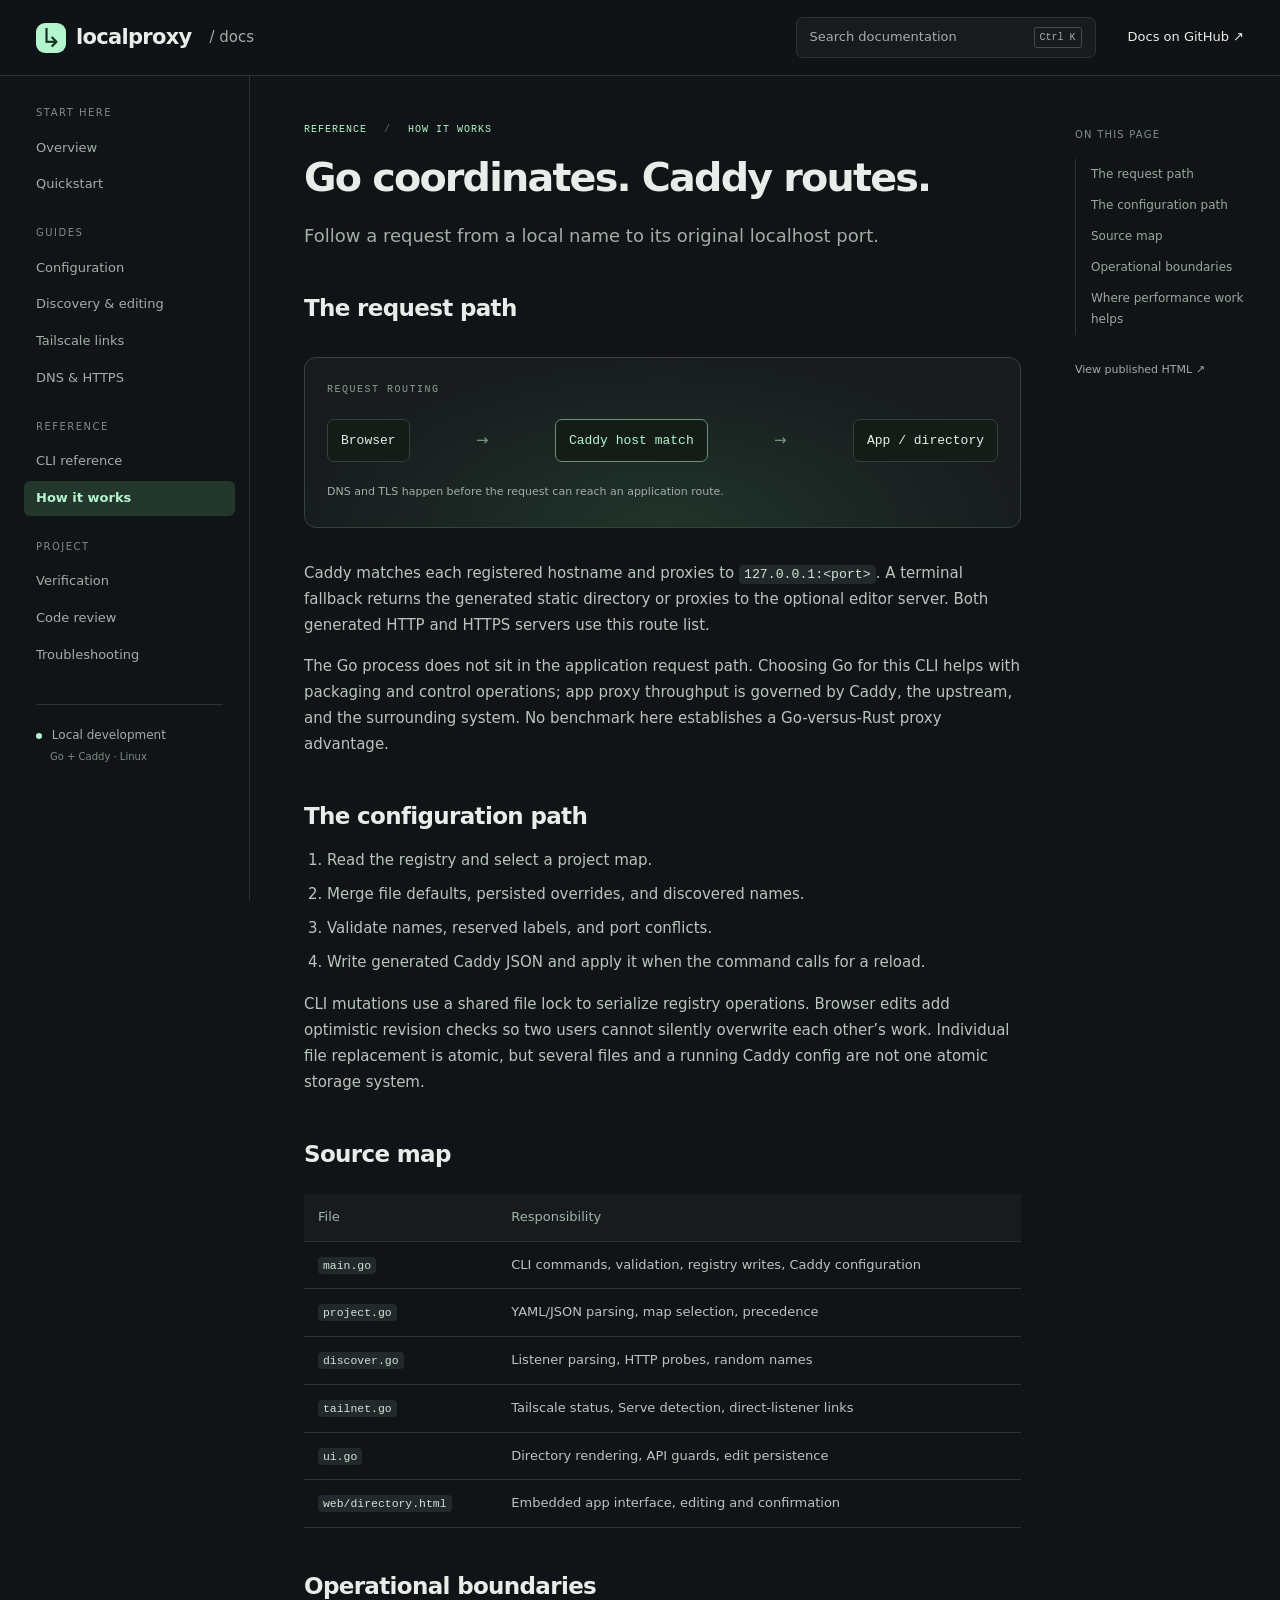
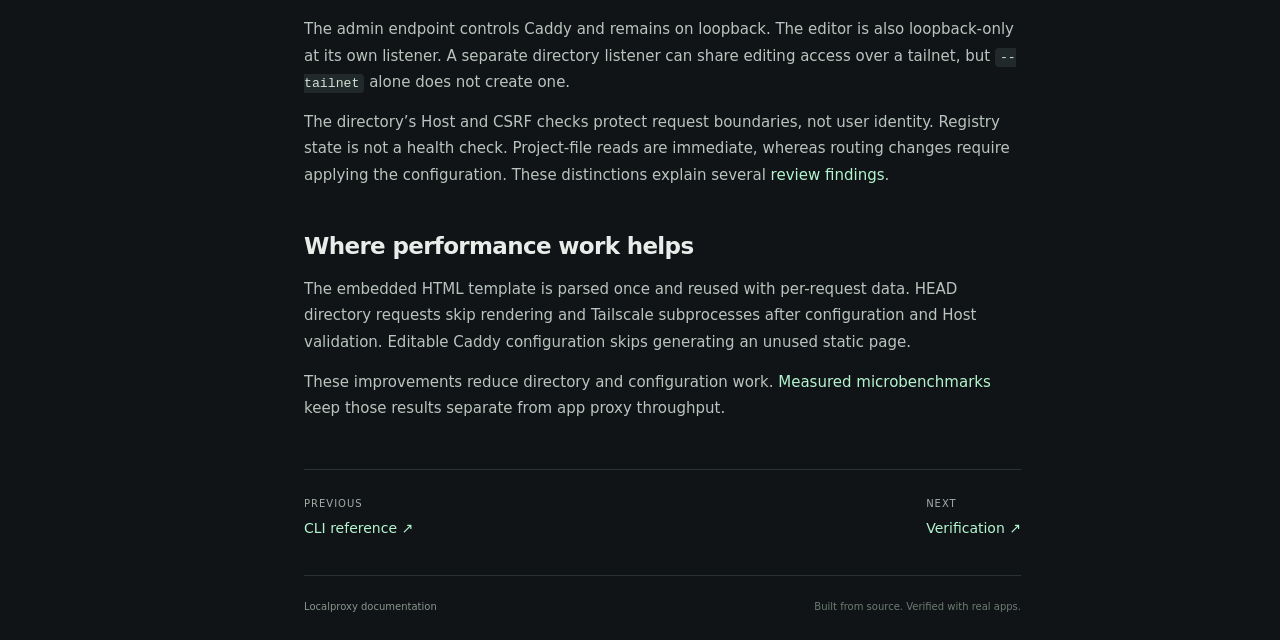
==== architecture.html @ 9cc5ea52 "Publish Local Proxy docs from e8565fd" ====
<!doctype html>
<html lang="en"><head><meta charset="utf-8"><meta name="viewport" content="width=device-width,initial-scale=1">
<meta name="description" content="Follow a request from a local name to its original localhost port."><meta name="color-scheme" content="dark">
<title>How it works · Localproxy docs</title><link rel="icon" href="assets/icon.svg" type="image/svg+xml">
<link rel="stylesheet" href="assets/site.css"><script src="assets/site.js" defer></script></head>
<body><a class="skip" href="#main">Skip to content</a>
<header class="topbar"><a class="brand" href="index.html"><span class="brand-icon" aria-hidden="true">↳</span>localproxy<span class="docs-label">/ docs</span></a>
<button class="search-trigger" type="button" aria-haspopup="dialog"><span>Search documentation</span><kbd>Ctrl K</kbd></button>
<a class="repo-link" href="https://github.com/aaronS7/local-proxy-docs">Docs on GitHub <span aria-hidden="true">↗</span></a>
<button id="menu-toggle" type="button" aria-expanded="false" aria-controls="sidebar">Menu</button></header>
<div class="layout"><aside id="sidebar"><nav aria-label="Documentation"><p class="nav-label">START HERE</p><a href="index.html">Overview</a><a href="quickstart.html">Quickstart</a><p class="nav-label">GUIDES</p><a href="configuration.html">Configuration</a><a href="directory.html">Discovery & editing</a><a href="tailnet.html">Tailscale links</a><a href="dns.html">DNS & HTTPS</a><p class="nav-label">REFERENCE</p><a href="cli.html">CLI reference</a><a href="architecture.html" aria-current="page">How it works</a><p class="nav-label">PROJECT</p><a href="verification.html">Verification</a><a href="review.html">Code review</a><a href="troubleshooting.html">Troubleshooting</a></nav><div class="sidebar-note"><span class="dot"></span> Local development<br><small>Go + Caddy · Linux</small></div></aside>
<main id="main"><div class="eyebrow">REFERENCE <span>/</span> How it works</div><h1>Go coordinates. Caddy routes.</h1><p class="lead">Follow a request from a local name to its original localhost port.</p><h2 id="request-path">The request path</h2>
<div class="routing" role="img" aria-label="Browser resolves local name to loopback. Caddy matches the hostname, then proxies to the app or directory."><div class="routing-caption">REQUEST ROUTING</div><div class="route-flow"><span class="route-node">Browser</span><span class="route-arrow">→</span><span class="route-node accent">Caddy host match</span><span class="route-arrow">→</span><span class="route-node">App / directory</span></div><small>DNS and TLS happen before the request can reach an application route.</small></div>
<p>Caddy matches each registered hostname and proxies to <code>127.0.0.1:&lt;port&gt;</code>. A terminal fallback returns the generated static directory or proxies to the optional editor server. Both generated HTTP and HTTPS servers use this route list.</p>
<p>The Go process does not sit in the application request path. Choosing Go for this CLI helps with packaging and control operations; app proxy throughput is governed by Caddy, the upstream, and the surrounding system. No benchmark here establishes a Go-versus-Rust proxy advantage.</p>
<h2 id="control-path">The configuration path</h2>
<ol><li>Read the registry and select a project map.</li><li>Merge file defaults, persisted overrides, and discovered names.</li><li>Validate names, reserved labels, and port conflicts.</li><li>Write generated Caddy JSON and apply it when the command calls for a reload.</li></ol>
<p>CLI mutations use a shared file lock to serialize registry operations. Browser edits add optimistic revision checks so two users cannot silently overwrite each other’s work. Individual file replacement is atomic, but several files and a running Caddy config are not one atomic storage system.</p>
<h2 id="modules">Source map</h2>
<div class="table-wrap"><table><thead><tr><th>File</th><th>Responsibility</th></tr></thead><tbody><tr><td><code>main.go</code></td><td>CLI commands, validation, registry writes, Caddy configuration</td></tr><tr><td><code>project.go</code></td><td>YAML/JSON parsing, map selection, precedence</td></tr><tr><td><code>discover.go</code></td><td>Listener parsing, HTTP probes, random names</td></tr><tr><td><code>tailnet.go</code></td><td>Tailscale status, Serve detection, direct-listener links</td></tr><tr><td><code>ui.go</code></td><td>Directory rendering, API guards, edit persistence</td></tr><tr><td><code>web/directory.html</code></td><td>Embedded app interface, editing and confirmation</td></tr></tbody></table></div>
<h2 id="boundaries">Operational boundaries</h2>
<p>The admin endpoint controls Caddy and remains on loopback. The editor is also loopback-only at its own listener. A separate directory listener can share editing access over a tailnet, but <code>--tailnet</code> alone does not create one.</p>
<p>The directory’s Host and CSRF checks protect request boundaries, not user identity. Registry state is not a health check. Project-file reads are immediate, whereas routing changes require applying the configuration. These distinctions explain several <a href="review.html">review findings</a>.</p>
<h2 id="performance">Where performance work helps</h2>
<p>The embedded HTML template is parsed once and reused with per-request data. HEAD directory requests skip rendering and Tailscale subprocesses after configuration and Host validation. Editable Caddy configuration skips generating an unused static page.</p>
<p>These improvements reduce directory and configuration work. <a href="verification.html#performance">Measured microbenchmarks</a> keep those results separate from app proxy throughput.</p>

<nav class="page-nav" aria-label="Adjacent pages"><a href="cli.html"><span>Previous</span>CLI reference <span aria-hidden="true">↗</span></a><a href="verification.html"><span>Next</span>Verification <span aria-hidden="true">↗</span></a></nav><footer>Localproxy documentation <span>Built from source. Verified with real apps.</span></footer></main>
<aside class="toc"><p>ON THIS PAGE</p><nav aria-label="On this page"><a href="#request-path">The request path</a><a href="#control-path">The configuration path</a><a href="#modules">Source map</a><a href="#boundaries">Operational boundaries</a><a href="#performance">Where performance work helps</a></nav><a class="source-link" href="https://github.com/aaronS7/local-proxy-docs/blob/main/architecture.html">View published HTML ↗</a></aside></div>
<dialog id="search-dialog" aria-labelledby="search-title"><div class="search-head"><label id="search-title" for="docs-search">Search the docs</label><button id="search-close" type="button" aria-label="Close search">Esc</button></div><input id="docs-search" type="search" placeholder="Try: rename, YAML, HTTPS…" autocomplete="off"><p id="search-status" role="status"></p><div id="search-results"></div></dialog>
<div id="copy-status" class="sr-only" role="status"></div></body></html>
---- assets/site.css ----
:root {
  --bg:#111416;
  --panel:#171b1e;
  --line:#2b3236;
  --text:#e9edea;
  --muted:#a3ada8;
  --green:#b4f5d0;
  --mono:ui-monospace,SFMono-Regular,Consolas,monospace;
  --sans:Inter,ui-sans-serif,system-ui,-apple-system,BlinkMacSystemFont,"Segoe UI",sans-serif;
  color-scheme:dark;
}
* {
  box-sizing:border-box;
}
html {
  scroll-behavior:smooth;
  scroll-padding-top:100px;
}
body {
  margin:0;
  background:var(--bg);
  color:var(--text);
  font:15px/1.75 var(--sans);
}
a {
  color:var(--green);
  text-decoration:none;
}
a:hover {
  text-decoration:underline;
}
button,input {
  font:inherit;
}
button {
  cursor:pointer;
}
button:disabled {
  cursor:wait;
}
button,a,input,summary {
  touch-action:manipulation;
}
button:focus-visible,a:focus-visible,input:focus-visible,summary:focus-visible {
  outline:2px solid var(--green);
  outline-offset:4px;
}
code,kbd,pre {
  font-family:var(--mono);
}
code {
  font-size:.88em;
  color:#d0e4d7;
  background:#22292a;
  padding:2px 5px;
  border-radius:4px;
}
pre {
  position:relative;
  background:#0c1012;
  border:1px solid var(--line);
  border-radius:10px;
  padding:24px 70px 24px 22px;
  overflow:auto;
  font-size:13px;
  line-height:1.9;
  max-width:100%;
}
pre code {
  padding:0;
  background:none;
  color:#d2dfd7;
  font-size:inherit;
}
pre .copy-code {
  position:absolute;
  right:10px;
  top:10px;
  border:1px solid var(--line);
  background:var(--panel);
  color:var(--muted);
  font:11px var(--sans);
  padding:6px 9px;
  border-radius:5px;
}
.topbar {
  height:76px;
  position:sticky;
  top:0;
  z-index:10;
  background:#111416f5;
  border-bottom:1px solid var(--line);
  display:flex;
  align-items:center;
  gap:32px;
  padding:0 36px;
}
.brand {
  color:var(--text);
  font-size:21px;
  letter-spacing:-.7px;
  font-weight:650;
  display:flex;
  align-items:center;
  gap:10px;
  white-space:nowrap;
}
.brand:hover {
  text-decoration:none;
}
.brand-icon {
  display:grid;
  place-items:center;
  color:#143121;
  background:var(--green);
  border-radius:9px;
  width:30px;
  height:30px;
  font:26px var(--mono);
}
.docs-label {
  font-size:15px;
  font-weight:400;
  color:var(--muted);
  margin-left:8px;
  letter-spacing:0;
}
.search-trigger {
  margin-left:auto;
  width:300px;
  text-align:left;
  display:flex;
  align-items:center;
  justify-content:space-between;
  background:var(--panel);
  border:1px solid var(--line);
  color:var(--muted);
  padding:8px 13px;
  border-radius:7px;
  font-size:13px;
}
kbd {
  font-size:10px;
  border:1px solid #434b4e;
  border-radius:3px;
  padding:1px 5px;
  color:var(--muted);
}
.repo-link {
  font-size:13px;
  color:var(--text);
}
.layout {
  max-width:1550px;
  margin:auto;
  display:grid;
  grid-template-columns:250px minmax(0,1fr) 205px;
}
#sidebar {
  position:sticky;
  top:76px;
  height:calc(100vh - 76px);
  padding:28px 26px 20px 36px;
  overflow-y:auto;
  border-right:1px solid var(--line);
}
.nav-label {
  font-size:10px;
  letter-spacing:1.5px;
  color:#7f8c86;
  margin:22px 0 9px;
}
.nav-label:first-child {
  margin-top:0;
}
#sidebar nav>a {
  display:block;
  color:var(--muted);
  font-size:13px;
  padding:6px 12px;
  margin:2px -12px;
  border-radius:6px;
}
#sidebar nav>a:hover {
  background:#1d2622;
  color:var(--text);
  text-decoration:none;
}
#sidebar nav>a[aria-current] {
  background:#23372c;
  color:var(--green);
  font-weight:600;
}
.sidebar-note {
  border-top:1px solid var(--line);
  margin-top:32px;
  padding-top:20px;
  font-size:12px;
  color:var(--muted);
}
.sidebar-note small {
  color:#7f8c86;
  margin-left:14px;
}
.dot {
  width:6px;
  height:6px;
  display:inline-block;
  border-radius:50%;
  background:var(--green);
  margin-right:6px;
}
main {
  padding:48px 54px 24px;
  min-width:0;
  max-width:980px;
}
.eyebrow {
  font:10px var(--mono);
  color:var(--green);
  letter-spacing:1px;
  text-transform:uppercase;
  margin-bottom:20px;
}
.eyebrow span {
  margin:0 10px;
  color:#5a6961;
}
h1 {
  font-size:clamp(32px,3.1vw,48px);
  letter-spacing:-1.8px;
  line-height:1.15;
  font-weight:560;
  max-width:660px;
  margin:0 0 20px;
}
.lead {
  font-size:18px;
  line-height:1.65;
  color:var(--muted);
  margin:0 0 34px;
  max-width:660px;
}
h2 {
  font-size:23px;
  letter-spacing:-.65px;
  font-weight:550;
  line-height:1.4;
  margin:42px 0 14px;
}
h3 {
  font-size:16px;
  margin:28px 0 10px;
  font-weight:600;
}
p {
  color:#bac4be;
  margin:14px 0;
}
strong {
  color:var(--text);
  font-weight:600;
}
li {
  color:#bac4be;
  margin:8px 0;
}
ul,ol {
  padding-left:23px;
}
.toc {
  position:sticky;
  top:76px;
  align-self:start;
  padding:50px 24px 20px 0;
  max-height:calc(100vh - 76px);
  overflow-y:auto;
  font-size:12px;
}
.toc p {
  font-size:10px;
  letter-spacing:1.2px;
  color:#809088;
  margin:0 0 15px;
}
.toc nav {
  border-left:1px solid var(--line);
}
.toc nav a {
  display:block;
  color:#9aa89f;
  padding:5px 0 5px 15px;
}
.source-link {
  display:block;
  margin-top:25px;
  color:var(--muted);
  font-size:11px;
}
.actions {
  display:flex;
  gap:12px;
  flex-wrap:wrap;
  margin:26px 0 36px;
}
.button {
  padding:10px 17px;
  border:1px solid #43564b;
  border-radius:7px;
  color:var(--text);
  font-size:13px;
  font-weight:600;
}
.button.primary {
  color:#153222;
  background:var(--green);
  border-color:var(--green);
}
.button:hover {
  text-decoration:none;
  filter:brightness(1.1);
}
.routing {
  margin:32px 0;
  padding:26px 22px;
  background:radial-gradient(ellipse at 50% 100%,#20342a 0,transparent 75%),var(--panel);
  border:1px solid #35443b;
  border-radius:12px;
}
.routing-caption {
  color:#8d9d92;
  font:10px var(--mono);
  letter-spacing:1.5px;
  margin-bottom:24px;
}
.route-flow {
  display:flex;
  align-items:center;
  justify-content:space-between;
  gap:12px;
  flex-wrap:wrap;
}
.route-node {
  font:13px var(--mono);
  padding:13px;
  border-radius:7px;
  border:1px solid #344139;
  background:#141c17;
}
.route-node.accent {
  color:var(--green);
  border-color:#6b9178;
}
.route-arrow {
  color:#749980;
}
.routing small {
  display:block;
  color:var(--muted);
  font-size:11px;
  margin-top:20px;
}
.cards {
  display:grid;
  grid-template-columns:1fr 1fr;
  gap:14px;
  margin-top:22px;
}
.card {
  display:block;
  padding:21px;
  border:1px solid var(--line);
  border-radius:9px;
  background:var(--panel);
  color:var(--text);
}
.card:hover {
  border-color:#668874;
  text-decoration:none;
}
.card .card-number {
  font:11px var(--mono);
  color:var(--green);
  display:block;
  margin-bottom:20px;
}
.card strong {
  display:block;
  font-size:15px;
}
.card p {
  font-size:13px;
  margin:5px 0 0;
  line-height:1.65;
}
.callout {
  padding:15px 20px;
  background:#1a2721;
  border:1px solid #334c3b;
  border-left:3px solid #8bd5a8;
  border-radius:5px;
  margin:25px 0;
  font-size:13px;
}
.callout p {
  margin:0;
}
.callout.warning {
  background:#292419;
  border-color:#5a4c2b;
}
.table-wrap {
  overflow-x:auto;
  margin:24px 0;
}
table {
  border-collapse:collapse;
  width:100%;
  font-size:13px;
}
th {
  text-align:left;
  font-weight:500;
  color:#a1b5a8;
  background:var(--panel);
}
td,th {
  padding:12px 14px;
  border-bottom:1px solid var(--line);
  vertical-align:top;
}
td {
  color:#bac4be;
}
figure {
  margin:28px 0;
}
figure img,
figure video {
  display:block;
  width:100%;
  height:auto;
  border:1px solid var(--line);
  border-radius:9px;
}
figure.mobile img {
  max-width:310px;
  margin:auto;
}
figcaption {
  font-size:12px;
  color:#8e9e94;
  text-align:center;
  margin:11px 0;
}
.page-nav {
  border-top:1px solid var(--line);
  margin-top:48px;
  padding-top:25px;
  display:flex;
  justify-content:space-between;
  gap:15px;
}
.page-nav a {
  font-size:14px;
}
.page-nav a>span:first-child {
  display:block;
  font-size:10px;
  color:var(--muted);
  text-transform:uppercase;
  letter-spacing:1px;
  margin-bottom:3px;
}
footer {
  border-top:1px solid var(--line);
  padding-top:22px;
  margin-top:35px;
  font-size:10px;
  color:#89958e;
  display:flex;
  justify-content:space-between;
  gap:20px;
}
footer span {
  color:#6d7c72;
}
.skip {
  position:fixed;
  left:10px;
  top:-60px;
  background:var(--green);
  color:#111;
  padding:8px 16px;
  z-index:100;
}
.skip:focus {
  top:10px;
}
.sr-only {
  position:absolute;
  width:1px;
  height:1px;
  padding:0;
  margin:-1px;
  overflow:hidden;
  clip:rect(0,0,0,0);
  white-space:nowrap;
  border:0;
}
#menu-toggle {
  display:none;
}
dialog {
  width:min(620px,calc(100% - 32px));
  max-height:75vh;
  border:1px solid #48594e;
  border-radius:13px;
  padding:22px;
  background:#171d19;
  color:var(--text);
  box-shadow:0 25px 100px #0009;
}
dialog::backdrop {
  background:#050908bf;
  backdrop-filter:blur(4px);
}
.search-head {
  display:flex;
  align-items:center;
  justify-content:space-between;
  margin-bottom:16px;
  font-size:13px;
}
#search-close {
  font-size:11px;
  color:var(--muted);
  border:1px solid var(--line);
  border-radius:4px;
  background:var(--bg);
  padding:4px 8px;
}
#docs-search {
  width:100%;
  padding:12px 14px;
  color:var(--text);
  border:1px solid #526958;
  border-radius:7px;
  background:var(--bg);
  font-size:16px;
}
#search-status {
  font-size:12px;
}
#search-results a {
  display:block;
  padding:14px 12px;
  border-radius:7px;
  color:var(--text);
}
#search-results a:hover {
  background:#26392c;
  text-decoration:none;
}
#search-results a span {
  display:block;
  font-size:12px;
  color:var(--muted);
  margin-top:3px;
}
#search-results a mark {
  background:#496c50;
  color:white;
}
details {
  border:1px solid var(--line);
  border-radius:7px;
  padding:16px;
  margin:14px 0;
}
summary {
  cursor:pointer;
  font-weight:600;
  font-size:14px;
}
@media(min-width:1600px) {
  .layout {
    border-left:1px solid var(--line);
    border-right:1px solid var(--line);
  }
}
@media(max-width:1180px) {
  .layout {
    grid-template-columns:220px minmax(0,1fr);
  }
  .toc {
    display:none;
  }
  main {
    padding:42px 40px;
  }
  #sidebar {
    padding-left:28px;
  }
  .topbar {
    padding:0 28px;
  }
}
@media(max-width:760px) {
  .topbar {
    height:64px;
    padding:0 18px;
    gap:16px;
  }
  .brand {
    font-size:18px;
  }
  .docs-label {
    font-size:12px;
    margin-left:0;
  }
  .brand-icon {
    width:26px;
    height:26px;
    font-size:22px;
  }
  .repo-link {
    display:none;
  }
  .search-trigger {
    width:auto;
    background:none;
    border:0;
    padding:8px;
    margin-left:auto;
  }
  .search-trigger span {
    font-size:0;
  }
  .search-trigger span:after {
    content:'Search';
    font-size:12px;
  }
  .search-trigger kbd {
    display:none;
  }
  #menu-toggle {
    display:block;
    border:1px solid var(--line);
    border-radius:5px;
    background:var(--panel);
    color:var(--text);
    padding:4px 8px;
    font-size:12px;
  }
  .layout {
    display:block;
  }
  #sidebar {
    display:none;
    position:fixed;
    top:64px;
    bottom:0;
    left:0;
    width:260px;
    background:var(--bg);
    z-index:9;
    height:auto;
    border-right:1px solid #4d6052;
    box-shadow:20px 0 40px #0007;
  }
  #sidebar.is-open {
    display:block;
  }
  main {
    padding:32px 22px 24px;
  }
  h1 {
    font-size:36px;
    letter-spacing:-1.2px;
  }
  .lead {
    font-size:16px;
  }
  .cards {
    grid-template-columns:1fr;
  }
  .route-flow {
    justify-content:center;
  }
  .route-node {
    font-size:11px;
    padding:9px;
  }
  .routing {
    padding:22px 14px;
  }
  .routing-caption {
    font-size:9px;
  }
  pre {
    font-size:11px;
    padding-left:15px;
  }
  .page-nav {
    font-size:12px;
  }
  footer {
    display:block;
  }
  footer span {
    display:block;
    margin-top:6px;
  }
}
@media(prefers-reduced-motion:reduce) {
  html {
    scroll-behavior:auto;
  }
}
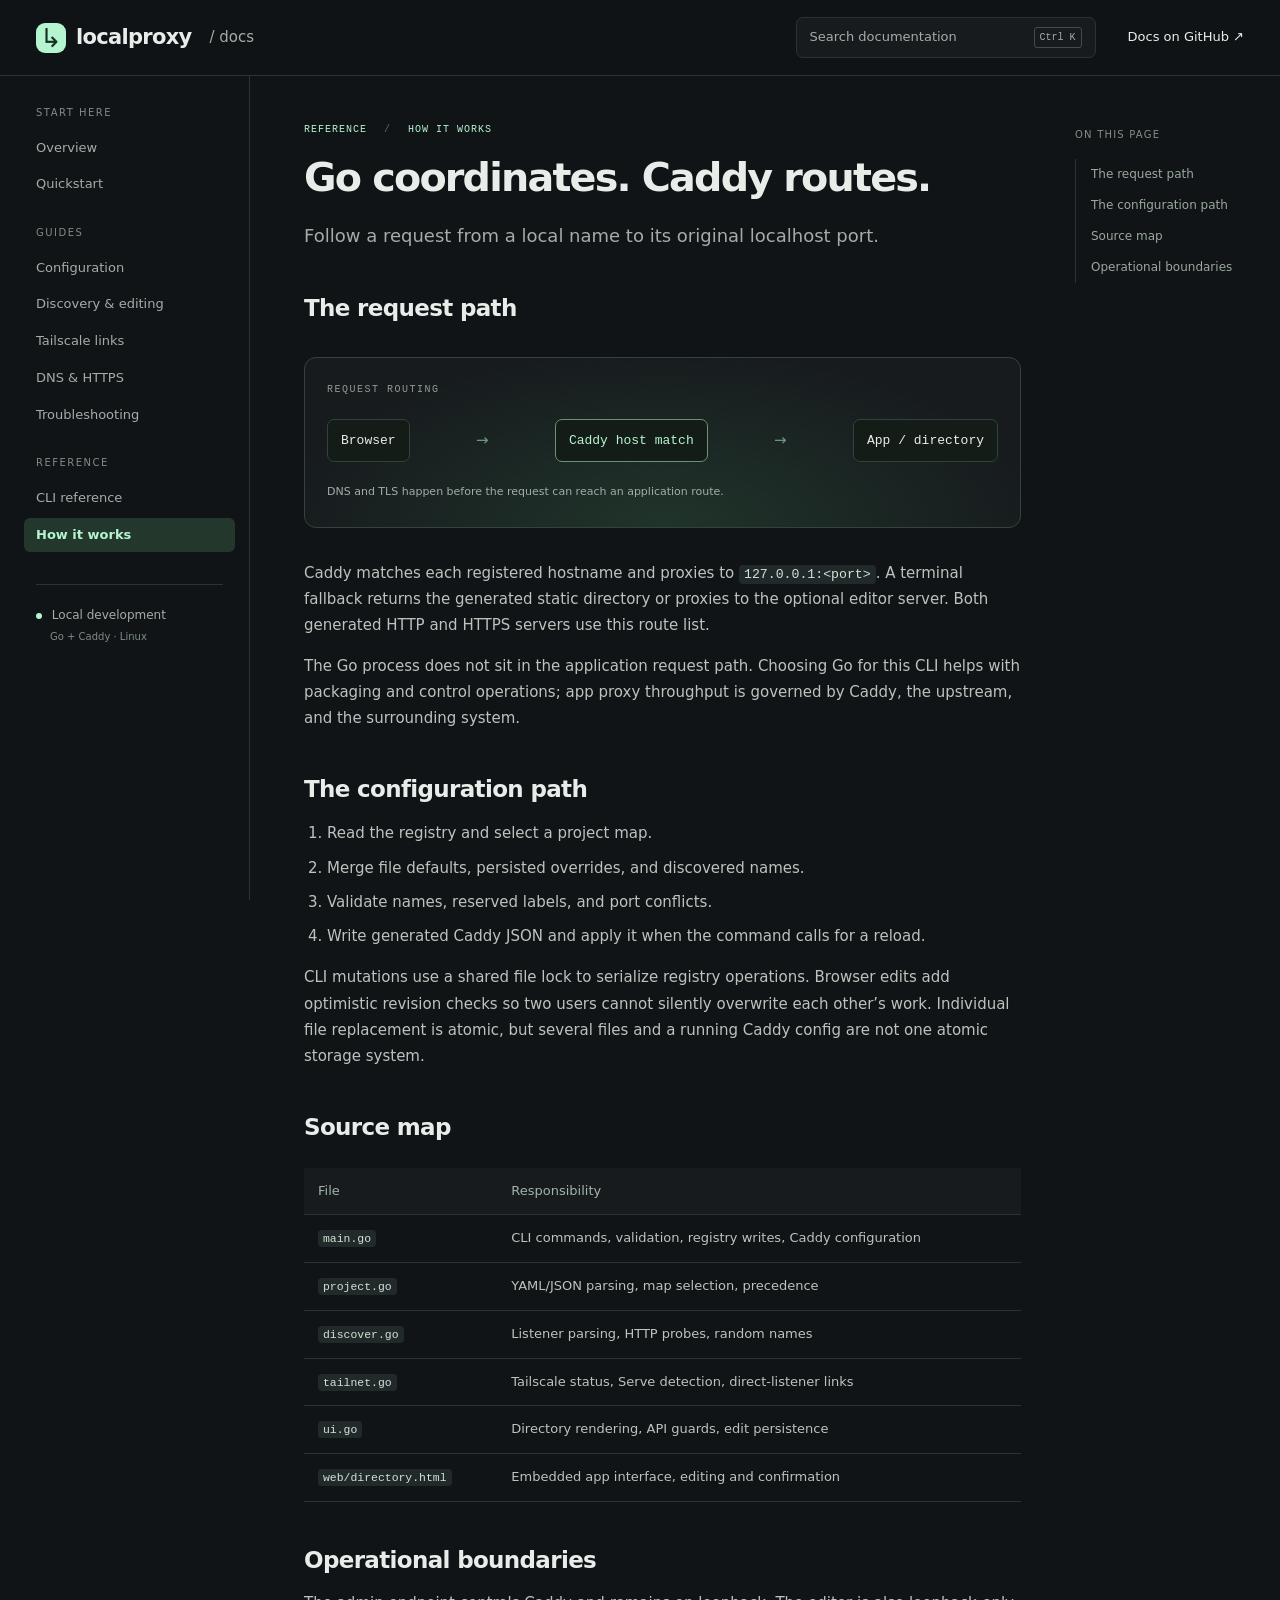
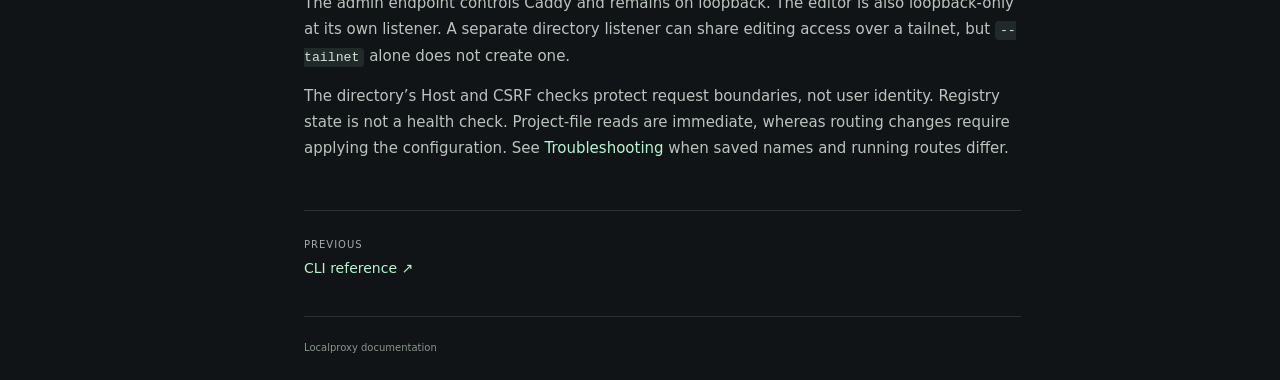
==== commit 249e6e7e: "Publish Local Proxy docs from 66753e6" ====
--- a/architecture.html
+++ b/architecture.html
@@ -8,11 +8,11 @@
 <button class="search-trigger" type="button" aria-haspopup="dialog"><span>Search documentation</span><kbd>Ctrl K</kbd></button>
 <a class="repo-link" href="https://github.com/aaronS7/local-proxy-docs">Docs on GitHub <span aria-hidden="true">↗</span></a>
 <button id="menu-toggle" type="button" aria-expanded="false" aria-controls="sidebar">Menu</button></header>
-<div class="layout"><aside id="sidebar"><nav aria-label="Documentation"><p class="nav-label">START HERE</p><a href="index.html">Overview</a><a href="quickstart.html">Quickstart</a><p class="nav-label">GUIDES</p><a href="configuration.html">Configuration</a><a href="directory.html">Discovery & editing</a><a href="tailnet.html">Tailscale links</a><a href="dns.html">DNS & HTTPS</a><p class="nav-label">REFERENCE</p><a href="cli.html">CLI reference</a><a href="architecture.html" aria-current="page">How it works</a><p class="nav-label">PROJECT</p><a href="verification.html">Verification</a><a href="review.html">Code review</a><a href="troubleshooting.html">Troubleshooting</a></nav><div class="sidebar-note"><span class="dot"></span> Local development<br><small>Go + Caddy · Linux</small></div></aside>
+<div class="layout"><aside id="sidebar"><nav aria-label="Documentation"><p class="nav-label">START HERE</p><a href="index.html">Overview</a><a href="quickstart.html">Quickstart</a><p class="nav-label">GUIDES</p><a href="configuration.html">Configuration</a><a href="directory.html">Discovery & editing</a><a href="tailnet.html">Tailscale links</a><a href="dns.html">DNS & HTTPS</a><a href="troubleshooting.html">Troubleshooting</a><p class="nav-label">REFERENCE</p><a href="cli.html">CLI reference</a><a href="architecture.html" aria-current="page">How it works</a></nav><div class="sidebar-note"><span class="dot"></span> Local development<br><small>Go + Caddy · Linux</small></div></aside>
 <main id="main"><div class="eyebrow">REFERENCE <span>/</span> How it works</div><h1>Go coordinates. Caddy routes.</h1><p class="lead">Follow a request from a local name to its original localhost port.</p><h2 id="request-path">The request path</h2>
 <div class="routing" role="img" aria-label="Browser resolves local name to loopback. Caddy matches the hostname, then proxies to the app or directory."><div class="routing-caption">REQUEST ROUTING</div><div class="route-flow"><span class="route-node">Browser</span><span class="route-arrow">→</span><span class="route-node accent">Caddy host match</span><span class="route-arrow">→</span><span class="route-node">App / directory</span></div><small>DNS and TLS happen before the request can reach an application route.</small></div>
 <p>Caddy matches each registered hostname and proxies to <code>127.0.0.1:&lt;port&gt;</code>. A terminal fallback returns the generated static directory or proxies to the optional editor server. Both generated HTTP and HTTPS servers use this route list.</p>
-<p>The Go process does not sit in the application request path. Choosing Go for this CLI helps with packaging and control operations; app proxy throughput is governed by Caddy, the upstream, and the surrounding system. No benchmark here establishes a Go-versus-Rust proxy advantage.</p>
+<p>The Go process does not sit in the application request path. Choosing Go for this CLI helps with packaging and control operations; app proxy throughput is governed by Caddy, the upstream, and the surrounding system.</p>
 <h2 id="control-path">The configuration path</h2>
 <ol><li>Read the registry and select a project map.</li><li>Merge file defaults, persisted overrides, and discovered names.</li><li>Validate names, reserved labels, and port conflicts.</li><li>Write generated Caddy JSON and apply it when the command calls for a reload.</li></ol>
 <p>CLI mutations use a shared file lock to serialize registry operations. Browser edits add optimistic revision checks so two users cannot silently overwrite each other’s work. Individual file replacement is atomic, but several files and a running Caddy config are not one atomic storage system.</p>
@@ -20,12 +20,9 @@
 <div class="table-wrap"><table><thead><tr><th>File</th><th>Responsibility</th></tr></thead><tbody><tr><td><code>main.go</code></td><td>CLI commands, validation, registry writes, Caddy configuration</td></tr><tr><td><code>project.go</code></td><td>YAML/JSON parsing, map selection, precedence</td></tr><tr><td><code>discover.go</code></td><td>Listener parsing, HTTP probes, random names</td></tr><tr><td><code>tailnet.go</code></td><td>Tailscale status, Serve detection, direct-listener links</td></tr><tr><td><code>ui.go</code></td><td>Directory rendering, API guards, edit persistence</td></tr><tr><td><code>web/directory.html</code></td><td>Embedded app interface, editing and confirmation</td></tr></tbody></table></div>
 <h2 id="boundaries">Operational boundaries</h2>
 <p>The admin endpoint controls Caddy and remains on loopback. The editor is also loopback-only at its own listener. A separate directory listener can share editing access over a tailnet, but <code>--tailnet</code> alone does not create one.</p>
-<p>The directory’s Host and CSRF checks protect request boundaries, not user identity. Registry state is not a health check. Project-file reads are immediate, whereas routing changes require applying the configuration. These distinctions explain several <a href="review.html">review findings</a>.</p>
-<h2 id="performance">Where performance work helps</h2>
-<p>The embedded HTML template is parsed once and reused with per-request data. HEAD directory requests skip rendering and Tailscale subprocesses after configuration and Host validation. Editable Caddy configuration skips generating an unused static page.</p>
-<p>These improvements reduce directory and configuration work. <a href="verification.html#performance">Measured microbenchmarks</a> keep those results separate from app proxy throughput.</p>
+<p>The directory’s Host and CSRF checks protect request boundaries, not user identity. Registry state is not a health check. Project-file reads are immediate, whereas routing changes require applying the configuration. See <a href="troubleshooting.html">Troubleshooting</a> when saved names and running routes differ.</p>
 
-<nav class="page-nav" aria-label="Adjacent pages"><a href="cli.html"><span>Previous</span>CLI reference <span aria-hidden="true">↗</span></a><a href="verification.html"><span>Next</span>Verification <span aria-hidden="true">↗</span></a></nav><footer>Localproxy documentation <span>Built from source. Verified with real apps.</span></footer></main>
-<aside class="toc"><p>ON THIS PAGE</p><nav aria-label="On this page"><a href="#request-path">The request path</a><a href="#control-path">The configuration path</a><a href="#modules">Source map</a><a href="#boundaries">Operational boundaries</a><a href="#performance">Where performance work helps</a></nav><a class="source-link" href="https://github.com/aaronS7/local-proxy-docs/blob/main/architecture.html">View published HTML ↗</a></aside></div>
+<nav class="page-nav" aria-label="Adjacent pages"><a href="cli.html"><span>Previous</span>CLI reference <span aria-hidden="true">↗</span></a></nav><footer>Localproxy documentation</footer></main>
+<aside class="toc"><p>ON THIS PAGE</p><nav aria-label="On this page"><a href="#request-path">The request path</a><a href="#control-path">The configuration path</a><a href="#modules">Source map</a><a href="#boundaries">Operational boundaries</a></nav></aside></div>
 <dialog id="search-dialog" aria-labelledby="search-title"><div class="search-head"><label id="search-title" for="docs-search">Search the docs</label><button id="search-close" type="button" aria-label="Close search">Esc</button></div><input id="docs-search" type="search" placeholder="Try: rename, YAML, HTTPS…" autocomplete="off"><p id="search-status" role="status"></p><div id="search-results"></div></dialog>
 <div id="copy-status" class="sr-only" role="status"></div></body></html>
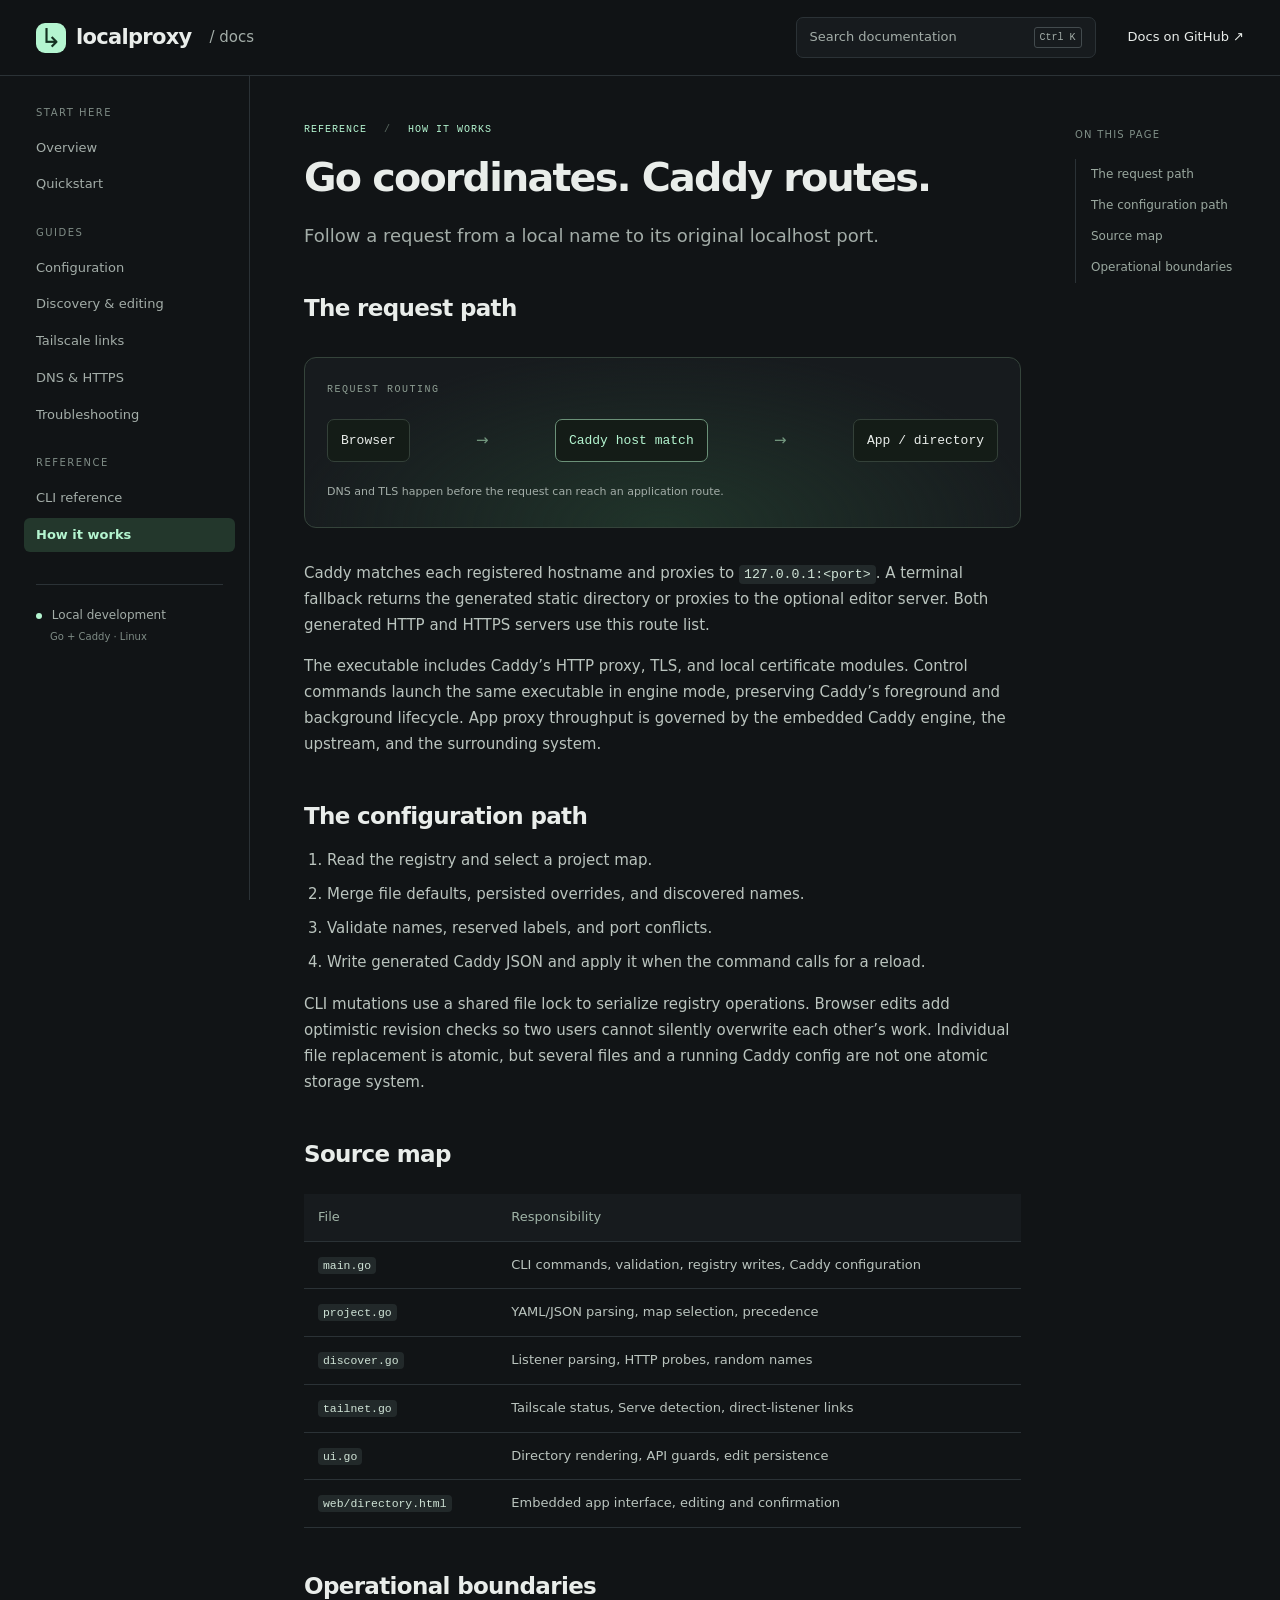
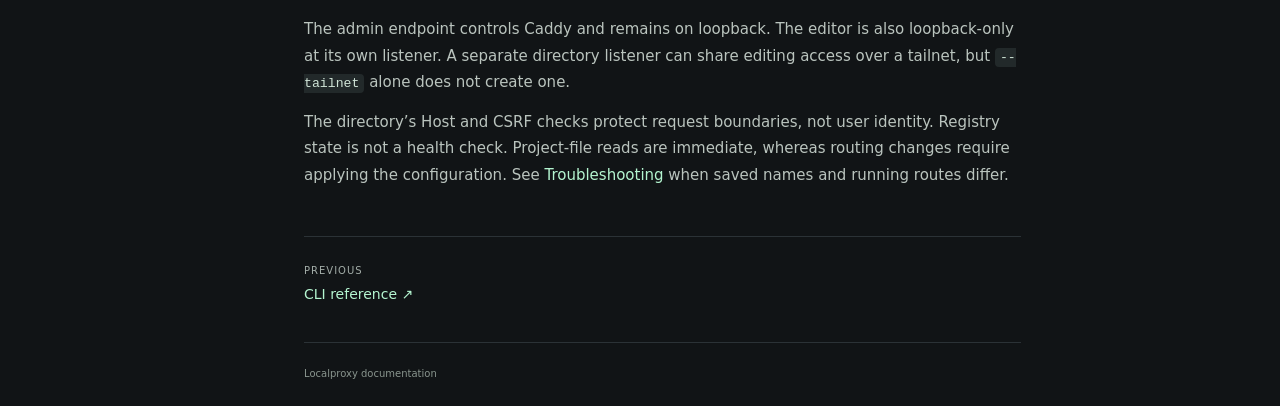
==== commit c302fcfa: "Publish Local Proxy docs from d865326" ====
--- a/architecture.html
+++ b/architecture.html
@@ -12,7 +12,7 @@
 <main id="main"><div class="eyebrow">REFERENCE <span>/</span> How it works</div><h1>Go coordinates. Caddy routes.</h1><p class="lead">Follow a request from a local name to its original localhost port.</p><h2 id="request-path">The request path</h2>
 <div class="routing" role="img" aria-label="Browser resolves local name to loopback. Caddy matches the hostname, then proxies to the app or directory."><div class="routing-caption">REQUEST ROUTING</div><div class="route-flow"><span class="route-node">Browser</span><span class="route-arrow">→</span><span class="route-node accent">Caddy host match</span><span class="route-arrow">→</span><span class="route-node">App / directory</span></div><small>DNS and TLS happen before the request can reach an application route.</small></div>
 <p>Caddy matches each registered hostname and proxies to <code>127.0.0.1:&lt;port&gt;</code>. A terminal fallback returns the generated static directory or proxies to the optional editor server. Both generated HTTP and HTTPS servers use this route list.</p>
-<p>The Go process does not sit in the application request path. Choosing Go for this CLI helps with packaging and control operations; app proxy throughput is governed by Caddy, the upstream, and the surrounding system.</p>
+<p>The executable includes Caddy’s HTTP proxy, TLS, and local certificate modules. Control commands launch the same executable in engine mode, preserving Caddy’s foreground and background lifecycle. App proxy throughput is governed by the embedded Caddy engine, the upstream, and the surrounding system.</p>
 <h2 id="control-path">The configuration path</h2>
 <ol><li>Read the registry and select a project map.</li><li>Merge file defaults, persisted overrides, and discovered names.</li><li>Validate names, reserved labels, and port conflicts.</li><li>Write generated Caddy JSON and apply it when the command calls for a reload.</li></ol>
 <p>CLI mutations use a shared file lock to serialize registry operations. Browser edits add optimistic revision checks so two users cannot silently overwrite each other’s work. Individual file replacement is atomic, but several files and a running Caddy config are not one atomic storage system.</p>
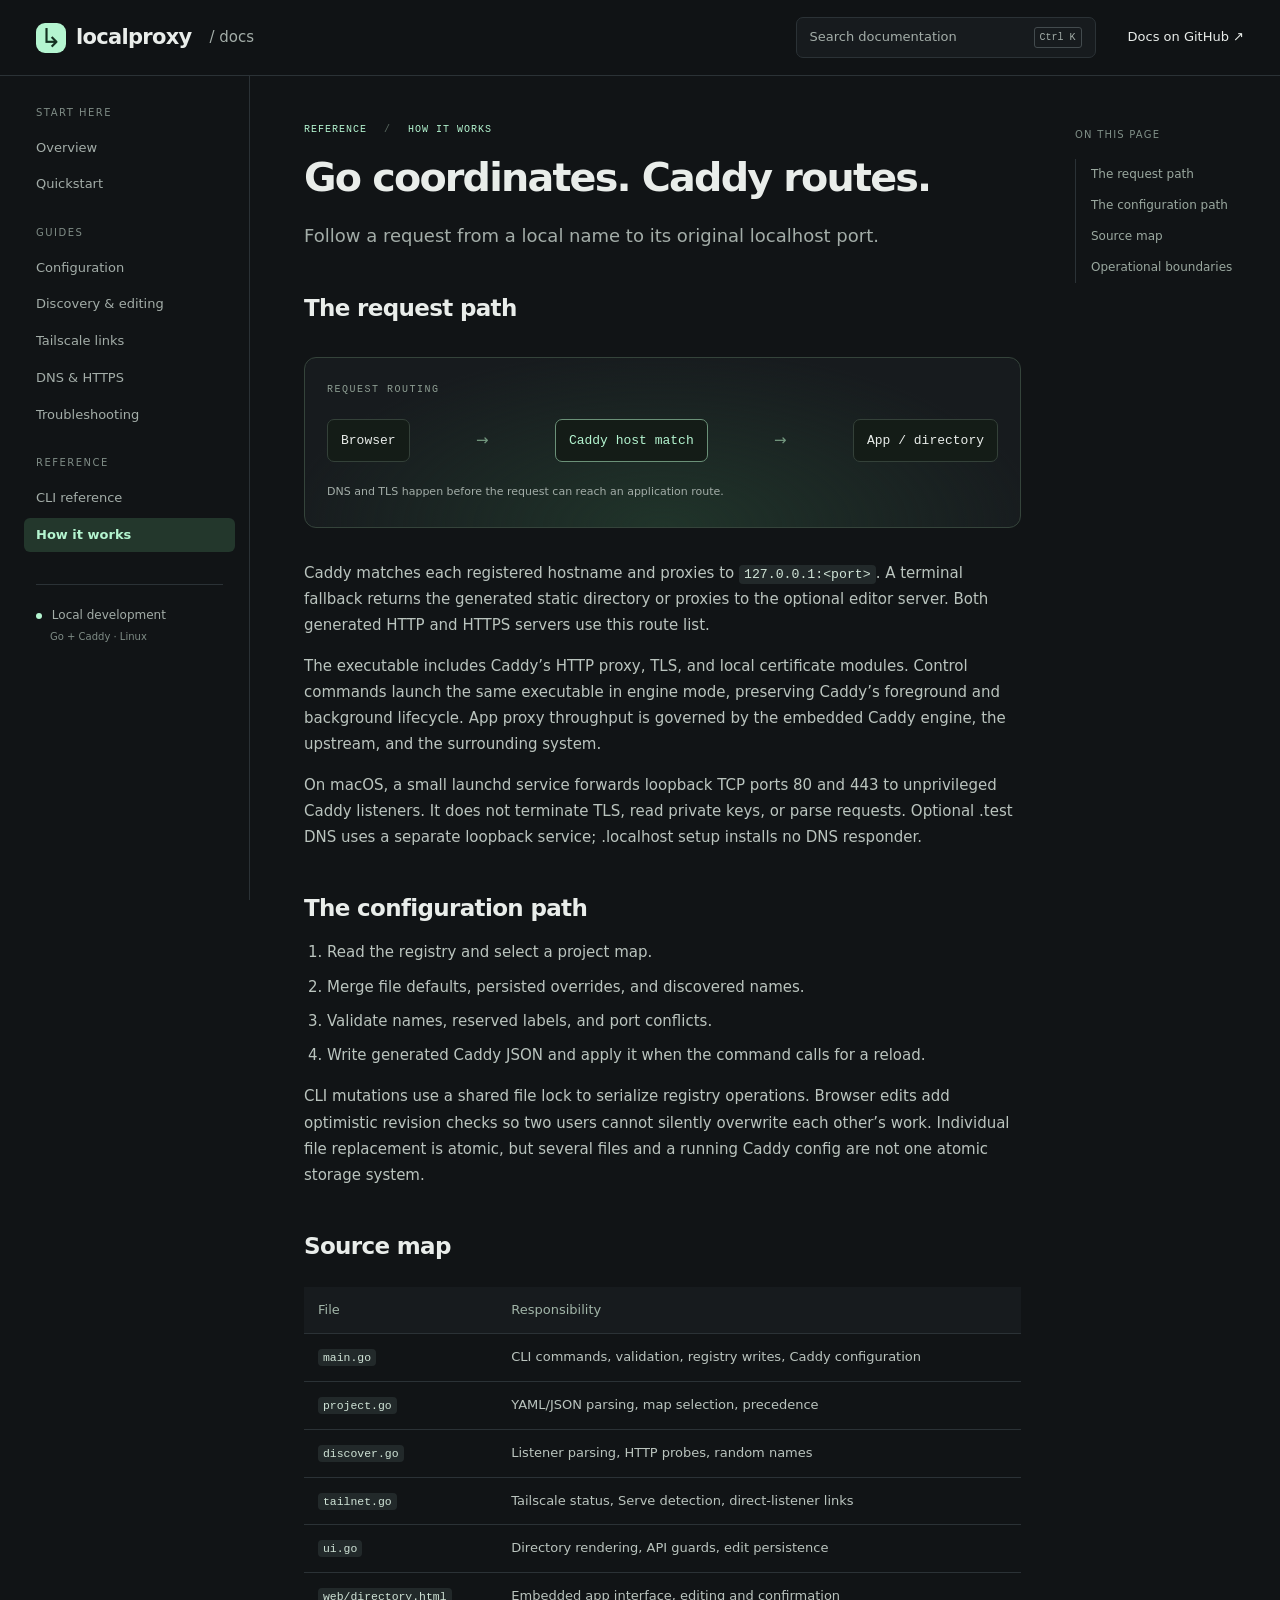
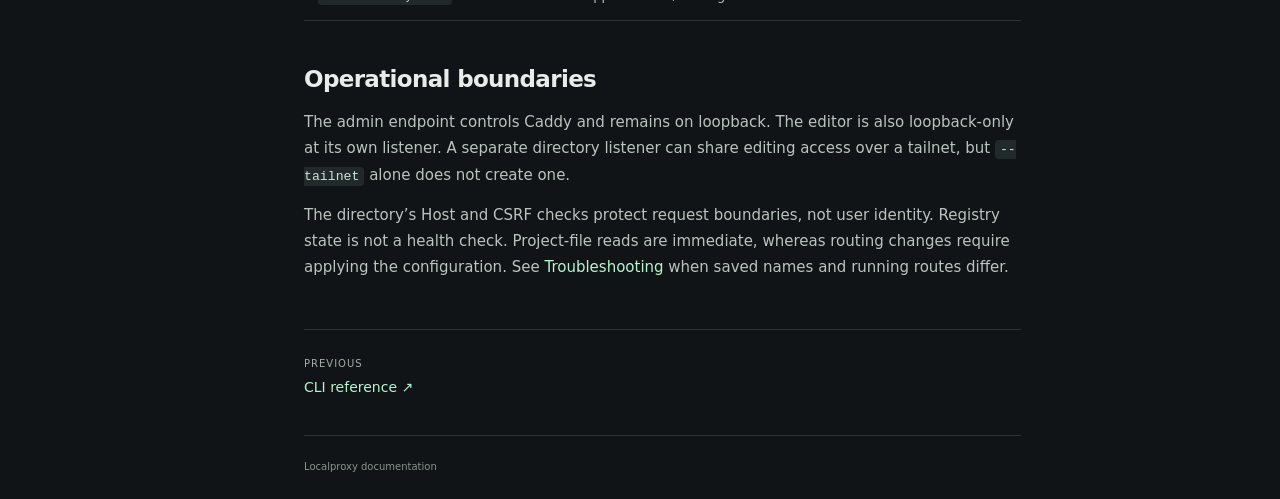
==== commit 4ebaf689: "Publish Local Proxy docs from b07c102" ====
--- a/architecture.html
+++ b/architecture.html
@@ -13,6 +13,7 @@
 <div class="routing" role="img" aria-label="Browser resolves local name to loopback. Caddy matches the hostname, then proxies to the app or directory."><div class="routing-caption">REQUEST ROUTING</div><div class="route-flow"><span class="route-node">Browser</span><span class="route-arrow">→</span><span class="route-node accent">Caddy host match</span><span class="route-arrow">→</span><span class="route-node">App / directory</span></div><small>DNS and TLS happen before the request can reach an application route.</small></div>
 <p>Caddy matches each registered hostname and proxies to <code>127.0.0.1:&lt;port&gt;</code>. A terminal fallback returns the generated static directory or proxies to the optional editor server. Both generated HTTP and HTTPS servers use this route list.</p>
 <p>The executable includes Caddy’s HTTP proxy, TLS, and local certificate modules. Control commands launch the same executable in engine mode, preserving Caddy’s foreground and background lifecycle. App proxy throughput is governed by the embedded Caddy engine, the upstream, and the surrounding system.</p>
+<p>On macOS, a small launchd service forwards loopback TCP ports 80 and 443 to unprivileged Caddy listeners. It does not terminate TLS, read private keys, or parse requests. Optional .test DNS uses a separate loopback service; .localhost setup installs no DNS responder.</p>
 <h2 id="control-path">The configuration path</h2>
 <ol><li>Read the registry and select a project map.</li><li>Merge file defaults, persisted overrides, and discovered names.</li><li>Validate names, reserved labels, and port conflicts.</li><li>Write generated Caddy JSON and apply it when the command calls for a reload.</li></ol>
 <p>CLI mutations use a shared file lock to serialize registry operations. Browser edits add optimistic revision checks so two users cannot silently overwrite each other’s work. Individual file replacement is atomic, but several files and a running Caddy config are not one atomic storage system.</p>
